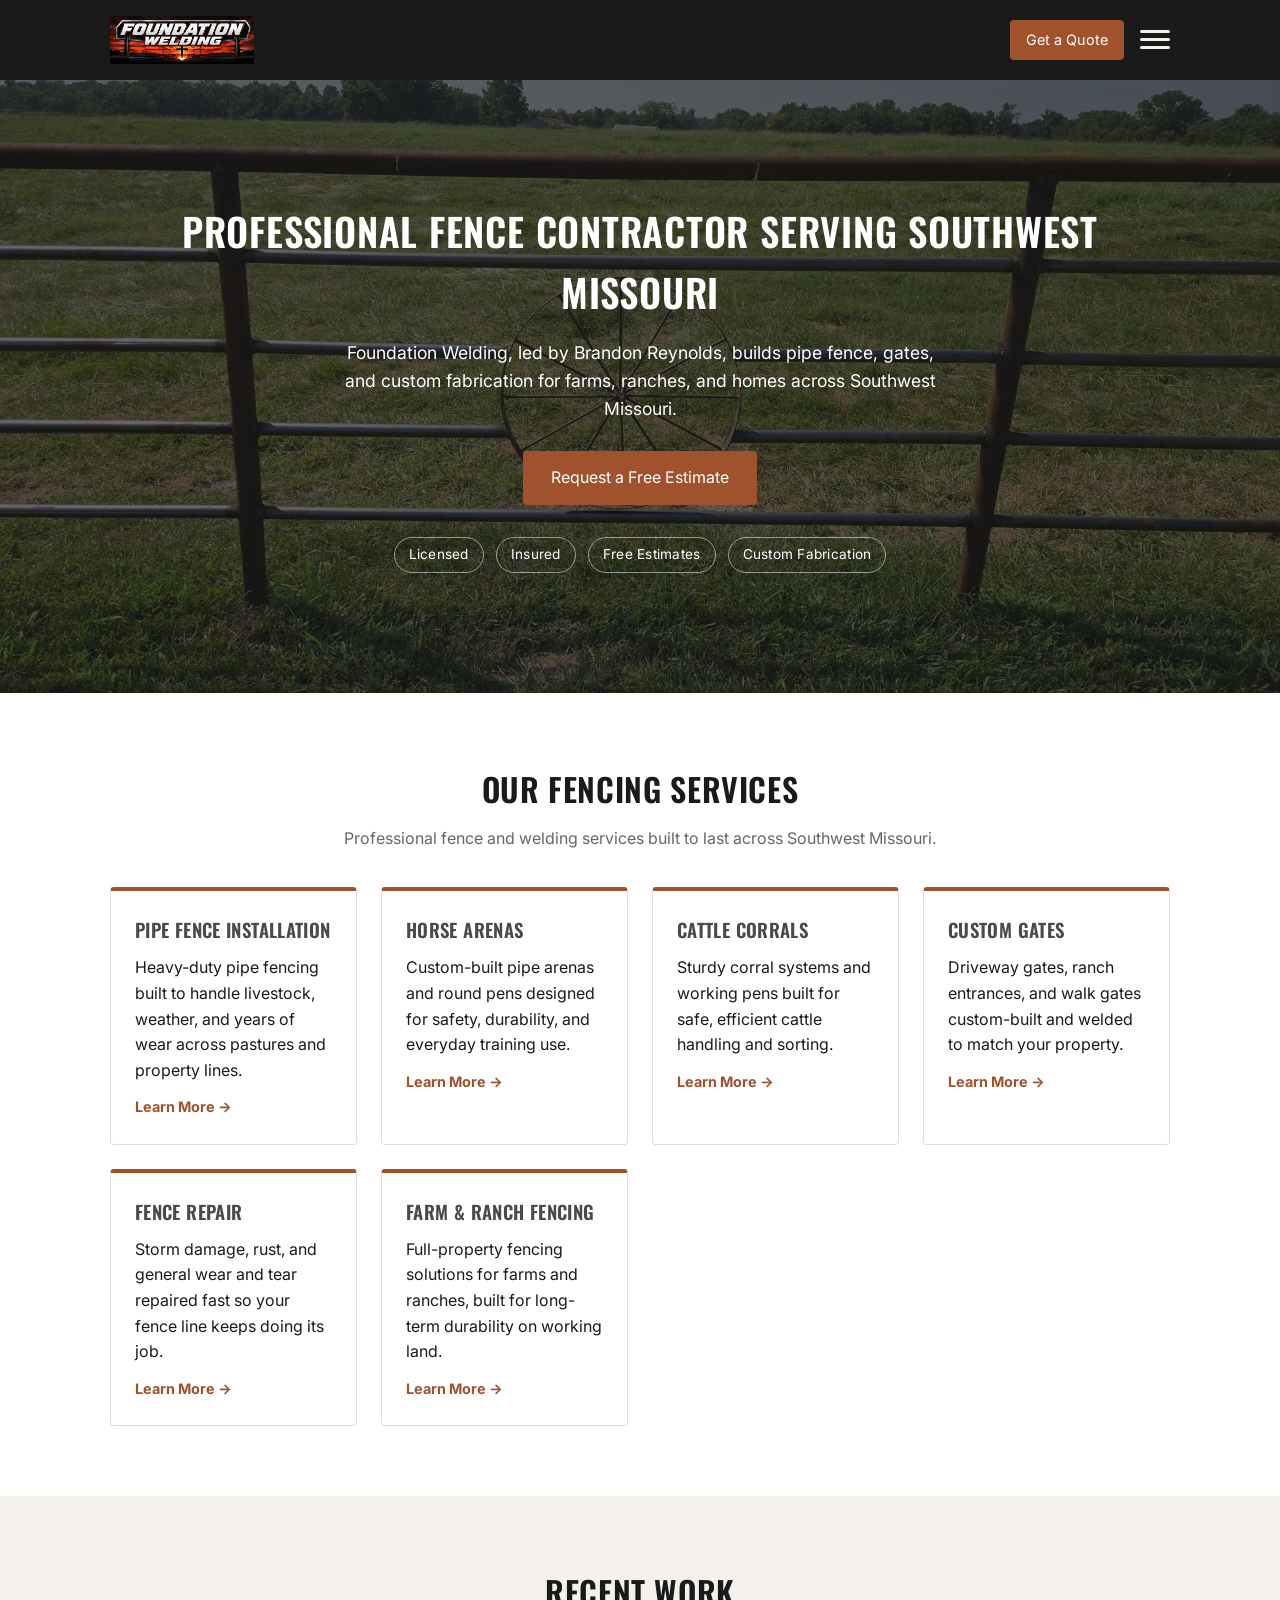
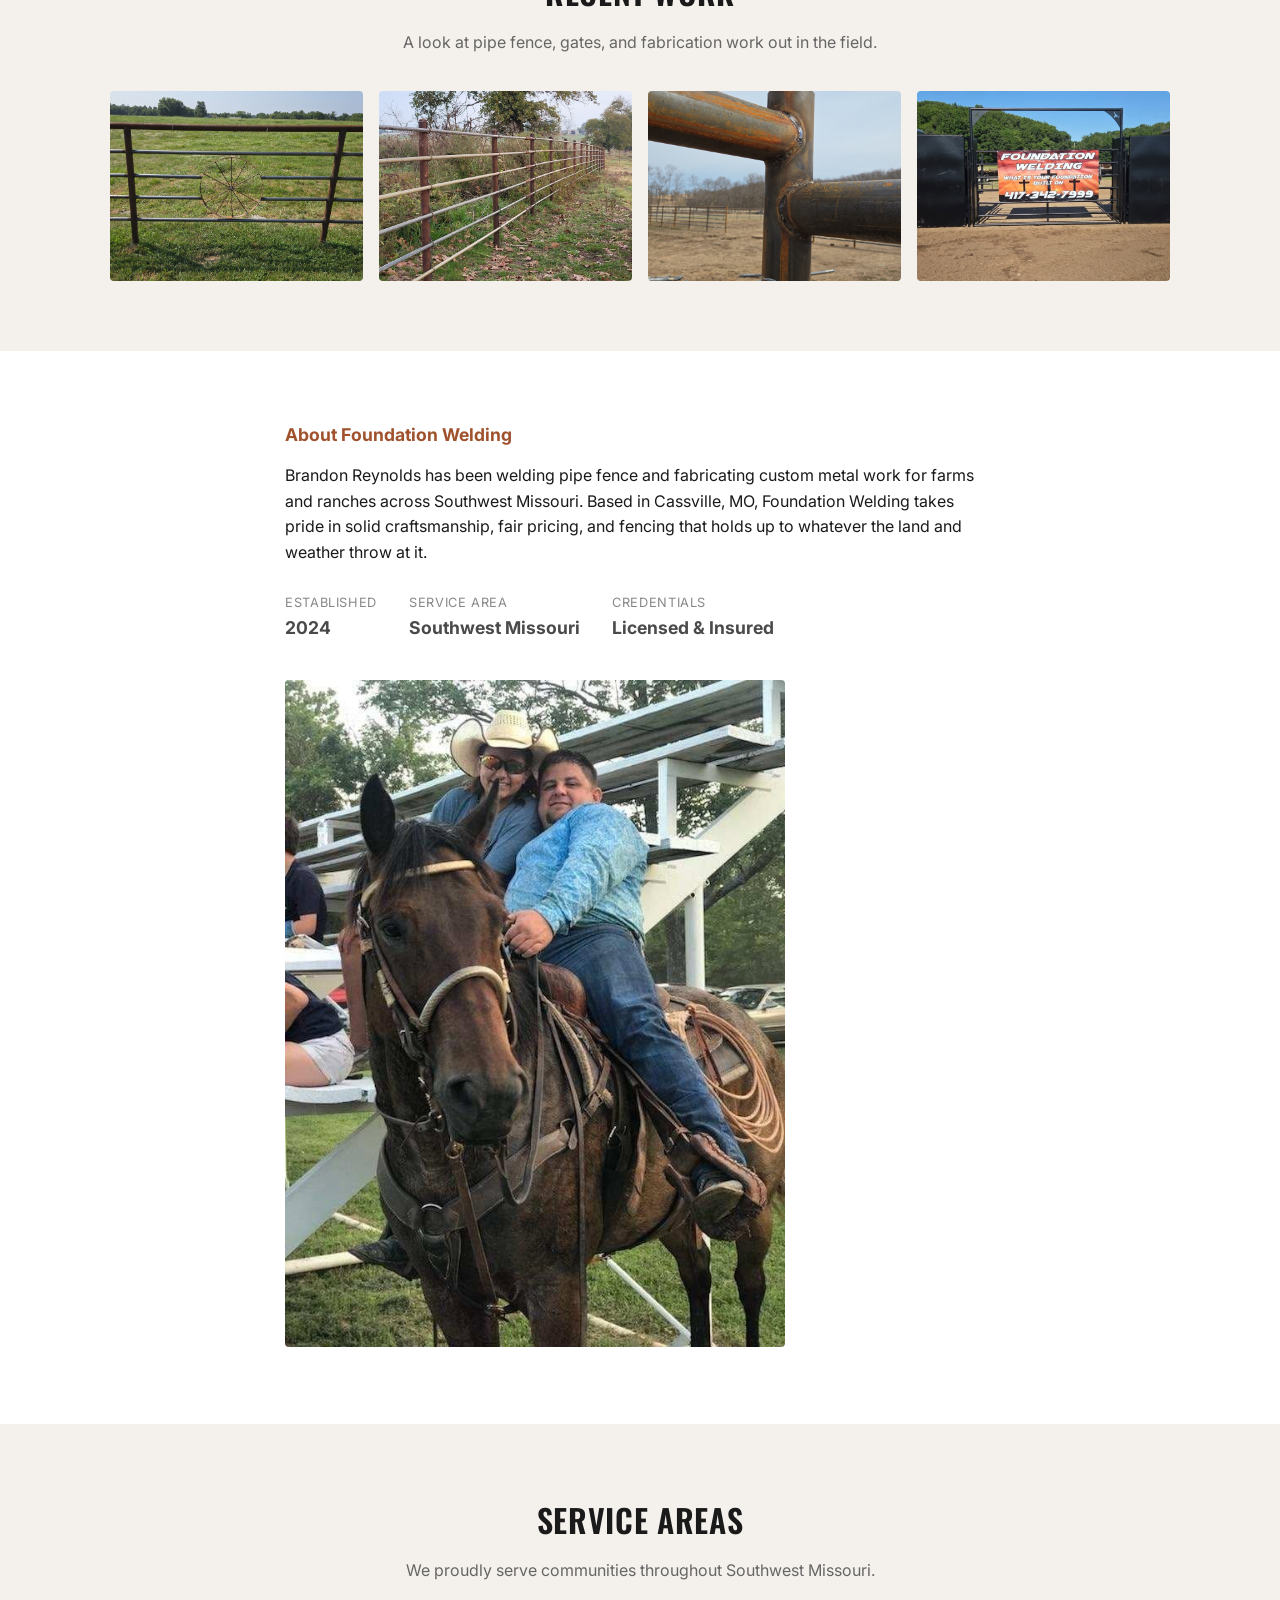
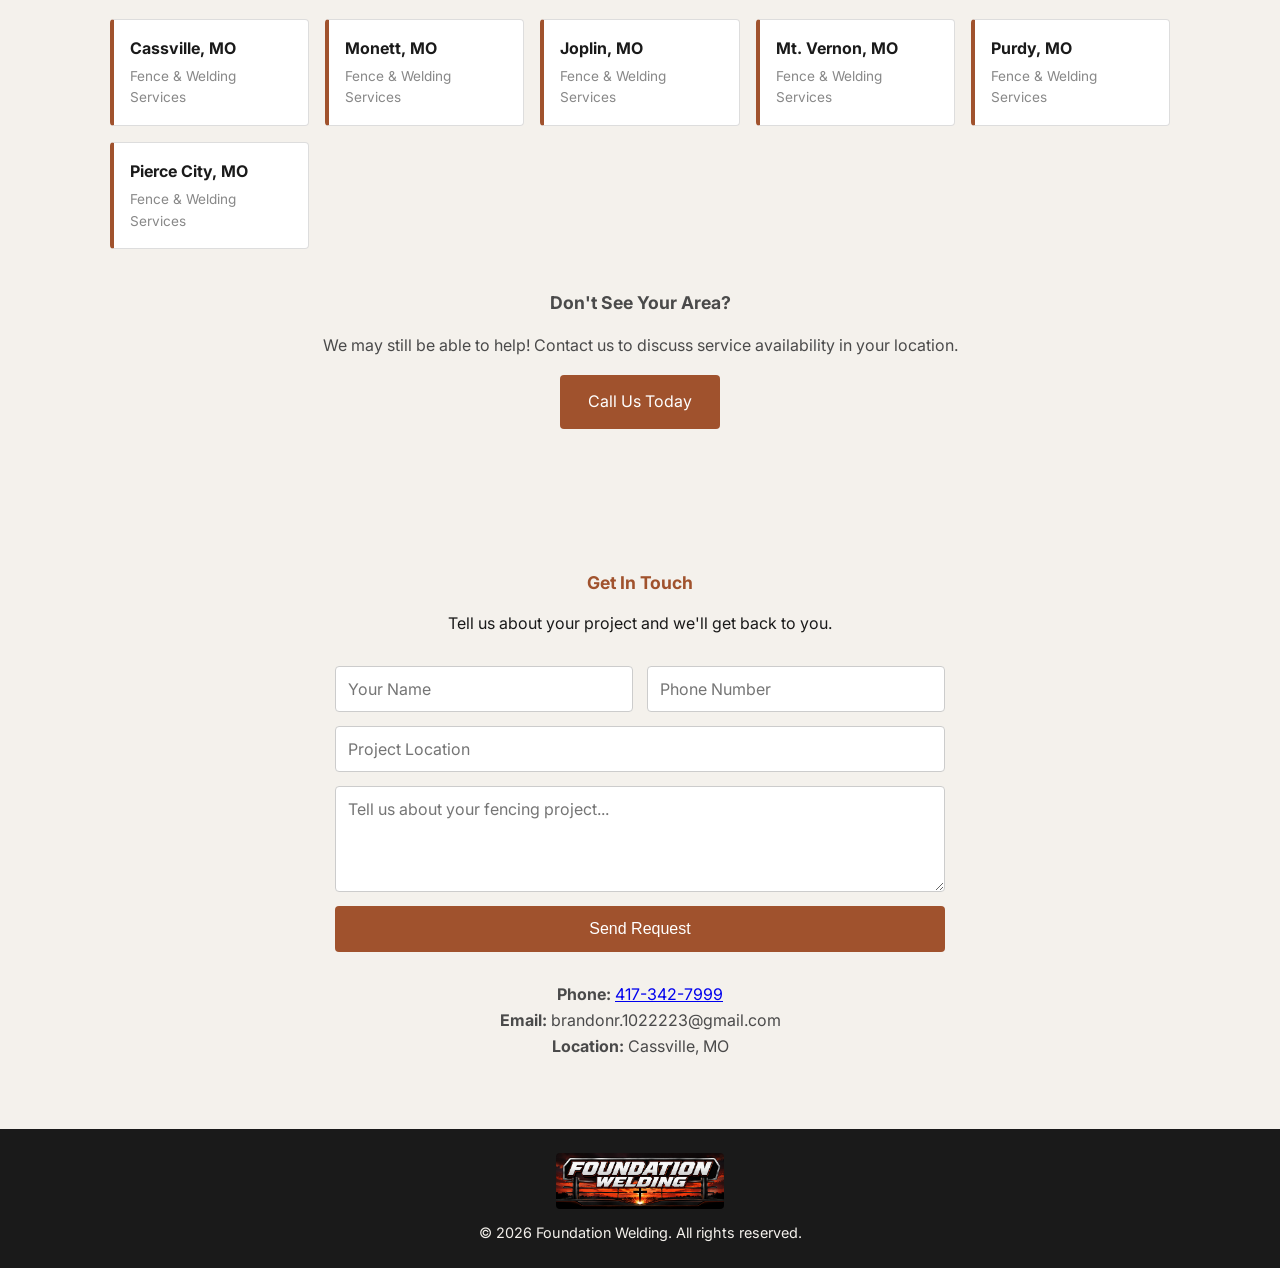
==== index.html @ ca444040 "Add quote form and social share image (part 2)" ====
<!DOCTYPE html>
<html lang="en">
<head>
  <meta charset="UTF-8" />
  <meta name="viewport" content="width=device-width, initial-scale=1.0" />
  <title>Foundation Welding - Fence Contractor - Southwest Missouri</title>
  <meta name="description" content="Pipe fence, gates, and custom welding by Foundation Welding, owned by Brandon Reynolds. Serving Southwest Missouri. Call for a free estimate." />
  <meta property="og:title" content="Foundation Welding - Fence Contractor - Southwest Missouri" />
  <meta property="og:description" content="Pipe fence, gates, and custom welding by Foundation Welding, owned by Brandon Reynolds. Serving Southwest Missouri. Call for a free estimate." />
  <meta property="og:image" content="images/share-poster.jpg" />
  <meta property="og:type" content="website" />
  <meta name="twitter:card" content="summary_large_image" />
  <meta name="twitter:title" content="Foundation Welding - Fence Contractor - Southwest Missouri" />
  <meta name="twitter:description" content="Pipe fence, gates, and custom welding by Foundation Welding, owned by Brandon Reynolds. Serving Southwest Missouri. Call for a free estimate." />
  <meta name="twitter:image" content="images/share-poster.jpg" />
  <link rel="stylesheet" href="styles.css" />
</head>
<body>

  <header class="site-header">
    <div class="container header-inner">
      <a href="index.html" class="logo"><img src="images/logo.jpg" alt="Foundation Welding" /></a>
      <nav class="nav" id="mainNav">
        <a href="index.html">Home</a>
        <div class="nav-dropdown">
          <span>Services</span>
          <div class="dropdown-menu">
        <a href="pipe-fence-installation/index.html">Pipe Fence Installation</a>
        <a href="horse-arenas/index.html">Horse Arenas</a>
        <a href="cattle-corrals/index.html">Cattle Corrals</a>
        <a href="custom-gates/index.html">Custom Gates</a>
        <a href="fence-repair/index.html">Fence Repair</a>
        <a href="farm-ranch-fencing/index.html">Farm & Ranch Fencing</a>
          </div>
        </div>
        <div class="nav-dropdown">
          <span>Service Areas</span>
          <div class="dropdown-menu">
        <a href="cassville/index.html">Cassville, MO</a>
        <a href="monett/index.html">Monett, MO</a>
        <a href="joplin/index.html">Joplin, MO</a>
        <a href="mt-vernon/index.html">Mt. Vernon, MO</a>
        <a href="purdy/index.html">Purdy, MO</a>
        <a href="pierce-city/index.html">Pierce City, MO</a>
          </div>
        </div>
        <a href="index.html#gallery">Gallery</a>
        <a href="index.html#about">About</a>
      </nav>
      <div class="header-actions">
        <a href="index.html#contact" class="nav-cta">Get a Quote</a>
        <button class="hamburger" id="menuToggle" aria-label="Toggle menu" aria-expanded="false">
          <span></span><span></span><span></span>
        </button>
      </div>
    </div>
  </header>

  <!-- ===== HERO ===== -->
  <section id="home" class="hero">
    <div class="container hero-inner">
      <h1>Professional Fence Contractor Serving Southwest Missouri</h1>
      <p>Foundation Welding, led by Brandon Reynolds, builds pipe fence, gates, and custom fabrication for farms, ranches, and homes across Southwest Missouri.</p>
      <a href="#contact" class="btn">Request a Free Estimate</a>
      <div class="badge-row">
        <span>Licensed</span>
        <span>Insured</span>
        <span>Free Estimates</span>
        <span>Custom Fabrication</span>
      </div>
    </div>
  </section>

  <!-- ===== SERVICES ===== -->
  <section id="services" class="section">
    <div class="container">
      <h2>Our Fencing Services</h2>
      <p class="section-subhead">Professional fence and welding services built to last across Southwest Missouri.</p>
      <div class="cards">
        <div class="card">
          <h3>Pipe Fence Installation</h3>
          <p>Heavy-duty pipe fencing built to handle livestock, weather, and years of wear across pastures and property lines.</p>
          <a href="pipe-fence-installation/index.html" class="card-link">Learn More &rarr;</a>
        </div>
        <div class="card">
          <h3>Horse Arenas</h3>
          <p>Custom-built pipe arenas and round pens designed for safety, durability, and everyday training use.</p>
          <a href="horse-arenas/index.html" class="card-link">Learn More &rarr;</a>
        </div>
        <div class="card">
          <h3>Cattle Corrals</h3>
          <p>Sturdy corral systems and working pens built for safe, efficient cattle handling and sorting.</p>
          <a href="cattle-corrals/index.html" class="card-link">Learn More &rarr;</a>
        </div>
        <div class="card">
          <h3>Custom Gates</h3>
          <p>Driveway gates, ranch entrances, and walk gates custom-built and welded to match your property.</p>
          <a href="custom-gates/index.html" class="card-link">Learn More &rarr;</a>
        </div>
        <div class="card">
          <h3>Fence Repair</h3>
          <p>Storm damage, rust, and general wear and tear repaired fast so your fence line keeps doing its job.</p>
          <a href="fence-repair/index.html" class="card-link">Learn More &rarr;</a>
        </div>
        <div class="card">
          <h3>Farm & Ranch Fencing</h3>
          <p>Full-property fencing solutions for farms and ranches, built for long-term durability on working land.</p>
          <a href="farm-ranch-fencing/index.html" class="card-link">Learn More &rarr;</a>
        </div>
      </div>
    </div>
  </section>

  <!-- ===== GALLERY ===== -->
  <section id="gallery" class="section alt">
    <div class="container">
      <h2>Recent Work</h2>
      <p class="section-subhead">A look at pipe fence, gates, and fabrication work out in the field.</p>
      <div class="gallery-grid">
        <div class="gallery-item"><img src="images/hero-gate.jpg" alt="Pipe fence gate with decorative wagon wheel" /></div>
        <div class="gallery-item"><img src="images/fence-line.jpg" alt="Long pipe fence line along a pasture" /></div>
        <div class="gallery-item"><img src="images/weld-closeup.jpg" alt="Close-up of a clean pipe fence weld joint" /></div>
        <div class="gallery-item"><img src="images/banner-sign.jpg" alt="Foundation Welding job site signage" /></div>
      </div>
    </div>
  </section>

  <!-- ===== ABOUT ===== -->
  <section id="about" class="section">
    <div class="container about-inner">
      <p class="section-label">About Foundation Welding</p>
      <p>
        Brandon Reynolds has been welding pipe fence and fabricating custom metal work for farms and ranches across
        Southwest Missouri. Based in Cassville, MO, Foundation Welding takes pride in solid craftsmanship, fair pricing, and fencing that
        holds up to whatever the land and weather throw at it.
      </p>
      <div class="stats-row">
        <div class="stat">
          <span class="stat-label">Established</span>
          <span class="stat-value">2024</span>
        </div>
        <div class="stat">
          <span class="stat-label">Service Area</span>
          <span class="stat-value">Southwest Missouri</span>
        </div>
        <div class="stat">
          <span class="stat-label">Credentials</span>
          <span class="stat-value">Licensed &amp; Insured</span>
        </div>
      </div>
      <div class="about-media">
        <img src="images/owner-brandon.jpg" alt="Brandon Reynolds, owner of Foundation Welding" />
      </div>
    </div>
  </section>

  <!-- ===== SERVICE AREAS ===== -->
  <section id="service-areas" class="section alt">
    <div class="container">
      <h2>Service Areas</h2>
      <p class="section-subhead">We proudly serve communities throughout Southwest Missouri.</p>
      <div class="mini-card-grid">
        <a class="mini-card" href="cassville/index.html">
          <span class="mini-card-title">Cassville, MO</span>
          <span class="mini-card-sub">Fence &amp; Welding Services</span>
        </a>
        <a class="mini-card" href="monett/index.html">
          <span class="mini-card-title">Monett, MO</span>
          <span class="mini-card-sub">Fence &amp; Welding Services</span>
        </a>
        <a class="mini-card" href="joplin/index.html">
          <span class="mini-card-title">Joplin, MO</span>
          <span class="mini-card-sub">Fence &amp; Welding Services</span>
        </a>
        <a class="mini-card" href="mt-vernon/index.html">
          <span class="mini-card-title">Mt. Vernon, MO</span>
          <span class="mini-card-sub">Fence &amp; Welding Services</span>
        </a>
        <a class="mini-card" href="purdy/index.html">
          <span class="mini-card-title">Purdy, MO</span>
          <span class="mini-card-sub">Fence &amp; Welding Services</span>
        </a>
        <a class="mini-card" href="pierce-city/index.html">
          <span class="mini-card-title">Pierce City, MO</span>
          <span class="mini-card-sub">Fence &amp; Welding Services</span>
        </a>
      </div>
      <div class="cta-note">
        <p class="section-label">Don't See Your Area?</p>
        <p>We may still be able to help! Contact us to discuss service availability in your location.</p>
        <a href="tel:4173427999" class="btn">Call Us Today</a>
      </div>
    </div>
  </section>

  <!-- ===== CONTACT ===== -->
  <section id="contact" class="section alt">
    <div class="container contact-inner">
      <p class="section-label">Get In Touch</p>
      <p>Tell us about your project and we'll get back to you.</p>

      <form class="contact-form" action="https://formspree.io/brandonr.1022223@gmail.com" method="POST">
        <div class="form-row">
          <input type="text" name="name" placeholder="Your Name" required />
          <input type="tel" name="phone" placeholder="Phone Number" required />
        </div>
        <input type="text" name="location" placeholder="Project Location" />
        <textarea name="message" placeholder="Tell us about your fencing project..." rows="4"></textarea>
        <input type="hidden" name="_subject" value="New quote request - Foundation Welding" />
        <button type="submit" class="btn">Send Request</button>
      </form>

      <div class="contact-info">
        <p><strong>Phone:</strong> <a href="tel:4173427999">417-342-7999</a></p>
        <p><strong>Email:</strong> brandonr.1022223@gmail.com</p>
        <p><strong>Location:</strong> Cassville, MO</p>
      </div>
    </div>
  </section>

  <footer class="site-footer">
    <div class="container footer-inner">
      <img src="images/logo.jpg" alt="Foundation Welding" class="footer-logo" />
      <p>&copy; 2026 Foundation Welding. All rights reserved.</p>
    </div>
  </footer>

<script src="script.js" defer></script>
</body>
</html>
---- styles.css ----
/* ===== BASE ===== */
@import url('https://fonts.googleapis.com/css2?family=Oswald:wght@500;600;700&family=Inter:wght@400;500;600;700&display=swap');

:root {
  --dark: #1a1a1a;
  --rust: #a0522d;
  --steel: #4a4a4a;
  --light: #f4f1ec;
  --white: #ffffff;
}

* { box-sizing: border-box; margin: 0; padding: 0; }

body {
  font-family: 'Inter', 'Segoe UI', Arial, sans-serif;
  color: var(--dark);
  line-height: 1.6;
  background: var(--white);
}

.container {
  max-width: 1100px;
  margin: 0 auto;
  padding: 0 20px;
}

h1, h2, h3 {
  font-family: 'Oswald', Georgia, sans-serif;
  font-weight: 600;
  text-transform: uppercase;
  letter-spacing: 0.02em;
}

/* ===== HEADER ===== */
.site-header {
  background: var(--dark);
  position: sticky;
  top: 0;
  z-index: 10;
}

.header-inner {
  display: flex;
  justify-content: space-between;
  align-items: center;
  padding: 16px 20px;
  position: relative;
}

.header-actions {
  display: flex;
  align-items: center;
  gap: 16px;
}

.logo {
  color: var(--white);
  font-weight: bold;
  font-size: 1.2rem;
  text-decoration: none;
  display: inline-flex;
  align-items: center;
}

.logo img {
  height: 48px;
  width: auto;
  display: block;
  border-radius: 3px;
}

.nav {
  display: none;
  position: absolute;
  top: 100%;
  left: 0;
  right: 0;
  background: var(--dark);
  flex-direction: column;
  align-items: stretch;
  padding: 8px 20px 20px;
  box-shadow: 0 10px 20px rgba(0,0,0,0.3);
}

.nav.nav-open {
  display: flex;
}

.nav a {
  color: var(--light);
  text-decoration: none;
  margin: 0;
  padding: 12px 0;
  border-bottom: 1px solid rgba(255,255,255,0.1);
  font-size: 0.95rem;
}

.nav-cta {
  background: var(--rust);
  padding: 8px 16px;
  border-radius: 4px;
  color: var(--white) !important;
  text-decoration: none;
  font-size: 0.9rem;
  white-space: nowrap;
  display: inline-block;
}

/* ===== HAMBURGER ===== */
.hamburger {
  display: flex;
  flex-direction: column;
  justify-content: center;
  gap: 5px;
  width: 30px;
  height: 30px;
  background: none;
  border: none;
  padding: 0;
  cursor: pointer;
}

.hamburger span {
  display: block;
  width: 100%;
  height: 3px;
  background: var(--light);
  border-radius: 2px;
  transition: transform 0.2s ease, opacity 0.2s ease;
}

.hamburger.active span:nth-child(1) {
  transform: translateY(8px) rotate(45deg);
}

.hamburger.active span:nth-child(2) {
  opacity: 0;
}

.hamburger.active span:nth-child(3) {
  transform: translateY(-8px) rotate(-45deg);
}

/* ===== HERO ===== */
.hero {
  background: linear-gradient(rgba(20,20,20,0.65), rgba(20,20,20,0.65)),
              url('images/hero-gate.jpg') center/cover;
  color: var(--white);
  padding: 120px 0;
  text-align: center;
}

.hero h1 {
  font-size: 2.4rem;
  margin-bottom: 16px;
}

.hero p {
  font-size: 1.1rem;
  max-width: 600px;
  margin: 0 auto 28px;
}

.badge-row {
  display: flex;
  justify-content: center;
  flex-wrap: wrap;
  gap: 12px;
  margin-top: 32px;
}

.badge-row span {
  border: 1px solid rgba(255,255,255,0.5);
  padding: 6px 14px;
  border-radius: 999px;
  font-size: 0.85rem;
  letter-spacing: 0.02em;
}

.btn {
  display: inline-block;
  background: var(--rust);
  color: var(--white);
  padding: 14px 28px;
  border: none;
  border-radius: 4px;
  font-size: 1rem;
  text-decoration: none;
  cursor: pointer;
}

/* ===== SECTIONS ===== */
.section {
  padding: 70px 0;
}

.section.alt {
  background: var(--light);
}

.section h2 {
  text-align: center;
  font-size: 2rem;
  margin-bottom: 12px;
}

.section-subhead {
  text-align: center;
  color: #666;
  margin-bottom: 36px;
}

.section-label {
  font-weight: bold;
  font-size: 1.1rem;
  color: var(--rust);
  margin-bottom: 14px;
}

/* ===== SERVICE CARDS ===== */
.cards {
  display: grid;
  grid-template-columns: repeat(auto-fit, minmax(220px, 1fr));
  gap: 24px;
}

.card {
  background: var(--white);
  border: 1px solid #ddd;
  border-top: 4px solid var(--rust);
  padding: 24px;
  border-radius: 4px;
}

.card h3 {
  margin-bottom: 10px;
  color: var(--steel);
}

/* ===== GALLERY ===== */
.gallery-grid {
  display: grid;
  grid-template-columns: repeat(auto-fit, minmax(180px, 1fr));
  gap: 16px;
}

.gallery-item {
  background: #ddd;
  aspect-ratio: 4 / 3;
  border-radius: 4px;
  overflow: hidden;
}

.gallery-item img {
  width: 100%;
  height: 100%;
  object-fit: cover;
  display: block;
}

/* ===== ABOUT ===== */
.about-inner {
  max-width: 750px;
}

.stats-row {
  display: flex;
  flex-wrap: wrap;
  gap: 32px;
  margin: 28px 0;
}

.stat {
  display: flex;
  flex-direction: column;
}

.stat-label {
  font-size: 0.8rem;
  text-transform: uppercase;
  letter-spacing: 0.05em;
  color: #888;
}

.stat-value {
  font-size: 1.1rem;
  font-weight: bold;
  color: var(--steel);
}

.about-media img {
  width: 100%;
  max-width: 500px;
  border-radius: 4px;
  margin-top: 10px;
}

/* ===== CONTACT ===== */
.contact-inner {
  max-width: 650px;
  margin: 0 auto;
  text-align: center;
}

.contact-form {
  text-align: left;
  margin: 30px 0;
  display: flex;
  flex-direction: column;
  gap: 14px;
}

.form-row {
  display: flex;
  gap: 14px;
}

.contact-form input,
.contact-form textarea {
  width: 100%;
  padding: 12px;
  border: 1px solid #ccc;
  border-radius: 4px;
  font-family: inherit;
  font-size: 1rem;
}

.contact-info {
  margin-top: 20px;
  color: var(--steel);
}

/* ===== FOOTER ===== */
.site-footer {
  background: var(--dark);
  color: var(--light);
  text-align: center;
  padding: 24px 0;
  font-size: 0.9rem;
}

.footer-inner {
  display: flex;
  flex-direction: column;
  align-items: center;
  gap: 12px;
}

.footer-logo {
  height: 56px;
  width: auto;
  border-radius: 4px;
}

/* ===== NAV DROPDOWNS (accordion style, used at all screen sizes) ===== */
.nav-dropdown {
  width: 100%;
}

.nav-dropdown > span {
  display: block;
  color: var(--light);
  margin: 0;
  padding: 12px 0;
  border-bottom: 1px solid rgba(255,255,255,0.1);
  font-size: 0.95rem;
  cursor: pointer;
}

.dropdown-menu {
  display: none;
  position: static;
  box-shadow: none;
  border: none;
  background: transparent;
  min-width: 0;
  padding: 0 0 0 16px;
}

.nav-dropdown.open .dropdown-menu {
  display: block;
}

.dropdown-menu a {
  display: block;
  color: var(--light) !important;
  margin: 0 !important;
  padding: 10px 0;
  border-bottom: none;
  font-size: 0.9rem;
  white-space: nowrap;
}

.dropdown-menu a:hover {
  color: var(--rust) !important;
}

/* ===== CARD LINK ===== */
.card-link {
  display: inline-block;
  margin-top: 12px;
  color: var(--rust);
  font-weight: bold;
  text-decoration: none;
  font-size: 0.9rem;
}

/* ===== SUBPAGE HERO ===== */
.breadcrumb {
  margin-bottom: 20px;
}

.breadcrumb a {
  color: var(--rust);
  text-decoration: none;
  font-size: 0.9rem;
}

.page-hero {
  text-align: center;
}

.page-hero h1 {
  font-size: 2.2rem;
  margin-bottom: 16px;
}

.page-hero > .container > p {
  max-width: 650px;
  margin: 0 auto 24px;
  color: var(--steel);
}

.hero-actions {
  display: flex;
  justify-content: center;
  flex-wrap: wrap;
  gap: 14px;
  margin-bottom: 32px;
}

.btn-outline {
  background: transparent;
  color: var(--rust);
  border: 2px solid var(--rust);
}

.page-hero-img {
  width: 100%;
  max-width: 800px;
  border-radius: 6px;
  display: block;
  margin: 0 auto;
}

.page-hero-media {
  position: relative;
  max-width: 800px;
  margin: 0 auto;
}

.stat-badge {
  position: absolute;
  bottom: 16px;
  left: 16px;
  background: var(--dark);
  color: var(--white);
  padding: 12px 18px;
  border-radius: 6px;
  border-left: 4px solid var(--rust);
  display: flex;
  flex-direction: column;
  line-height: 1.2;
}

.stat-badge strong {
  font-size: 1.4rem;
}

.stat-badge span {
  font-size: 0.75rem;
  text-transform: uppercase;
  letter-spacing: 0.04em;
  color: #ccc;
}

/* ===== FEATURE ROW ===== */
.feature-row {
  display: flex;
  flex-wrap: wrap;
  justify-content: center;
  gap: 12px;
  margin-top: 20px;
}

.feature-row span {
  background: var(--white);
  border: 1px solid #ddd;
  padding: 8px 16px;
  border-radius: 999px;
  font-size: 0.85rem;
  color: var(--steel);
}

.about-inner .feature-row {
  justify-content: flex-start;
}

/* ===== MINI CARD GRID (services/towns cross-links) ===== */
.mini-card-grid {
  display: grid;
  grid-template-columns: repeat(auto-fit, minmax(180px, 1fr));
  gap: 16px;
}

.mini-card {
  display: flex;
  flex-direction: column;
  gap: 4px;
  background: var(--white);
  border: 1px solid #ddd;
  border-left: 4px solid var(--rust);
  padding: 16px;
  border-radius: 4px;
  text-decoration: none;
}

.mini-card-title {
  font-weight: bold;
  color: var(--dark);
}

.mini-card-sub {
  font-size: 0.85rem;
  color: #888;
}

/* ===== CTA BANNER ===== */
.cta-banner {
  text-align: center;
}

.cta-banner p {
  max-width: 550px;
  margin: 0 auto 20px;
  color: var(--steel);
}

.cta-note {
  text-align: center;
  margin-top: 40px;
}

.cta-note p {
  color: var(--steel);
  margin-bottom: 16px;
}

/* ===== RESPONSIVE ===== */
@media (max-width: 600px) {
  .form-row { flex-direction: column; }
}
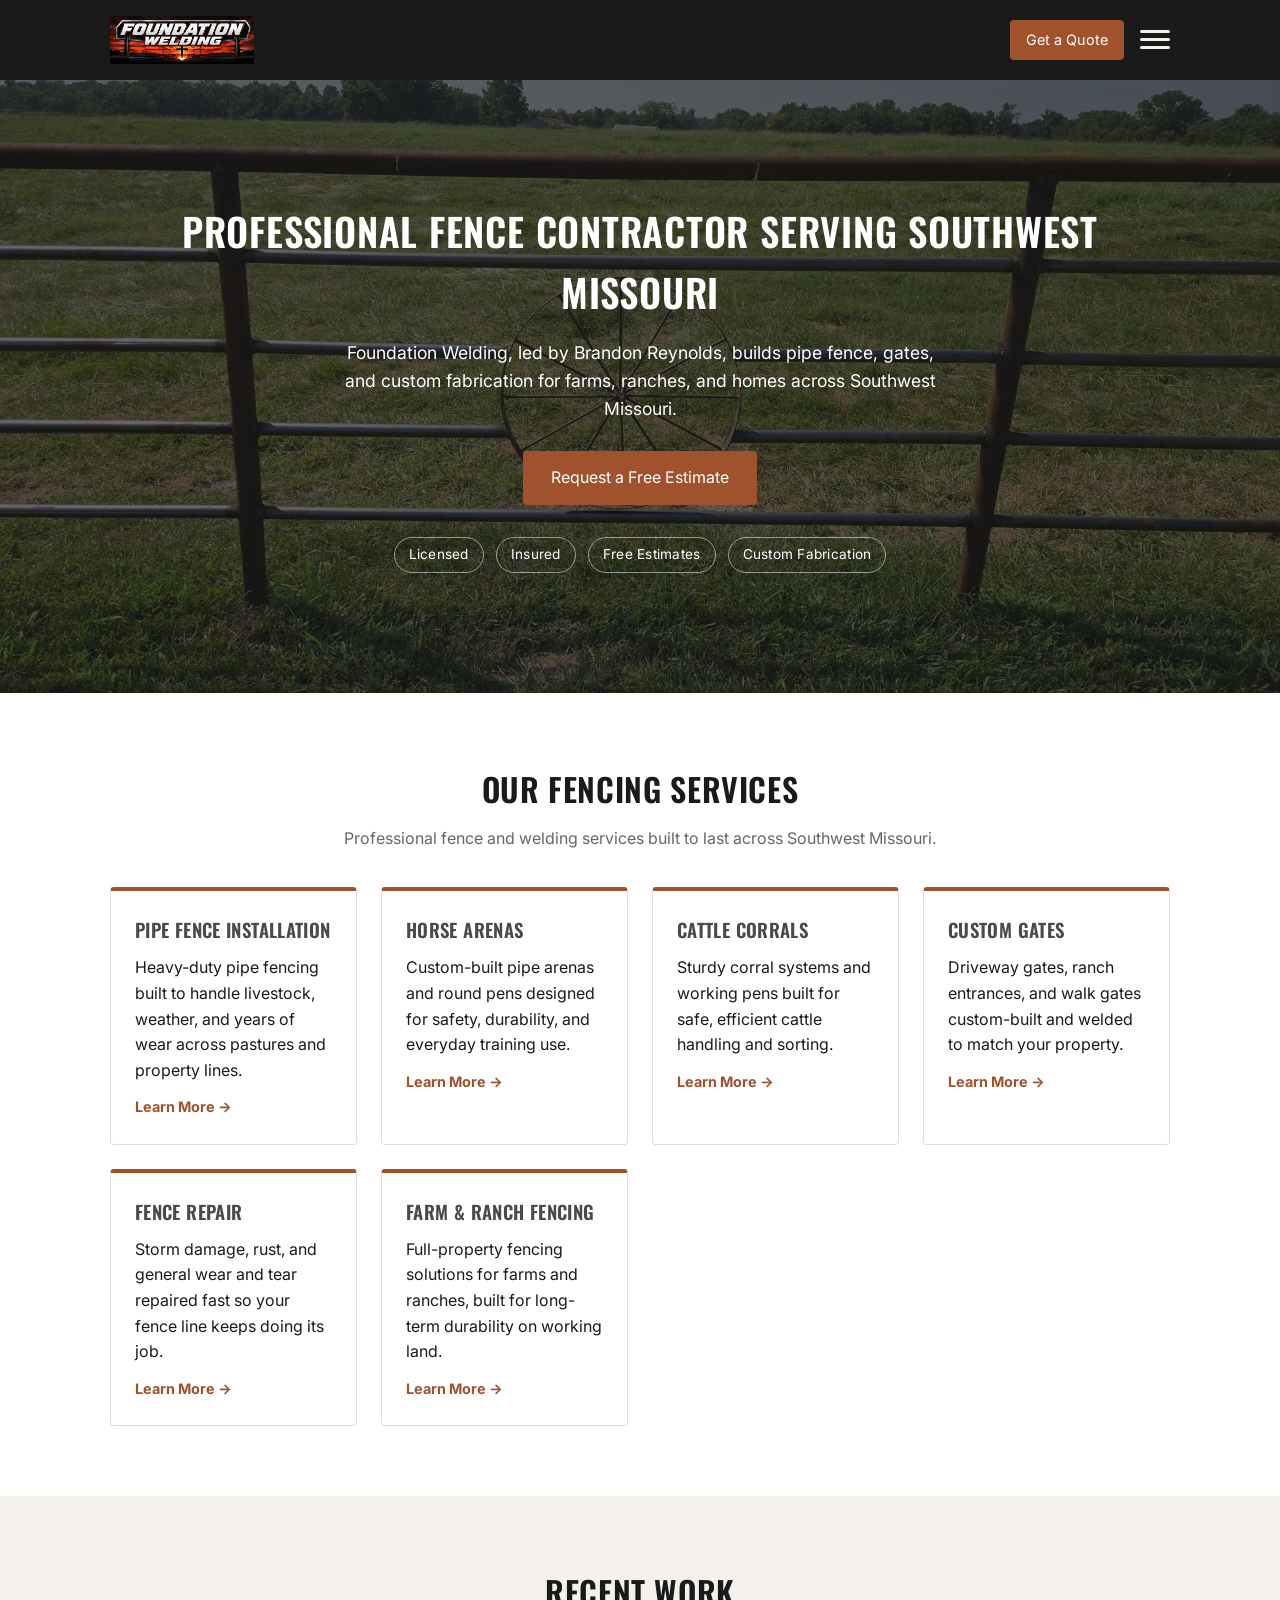
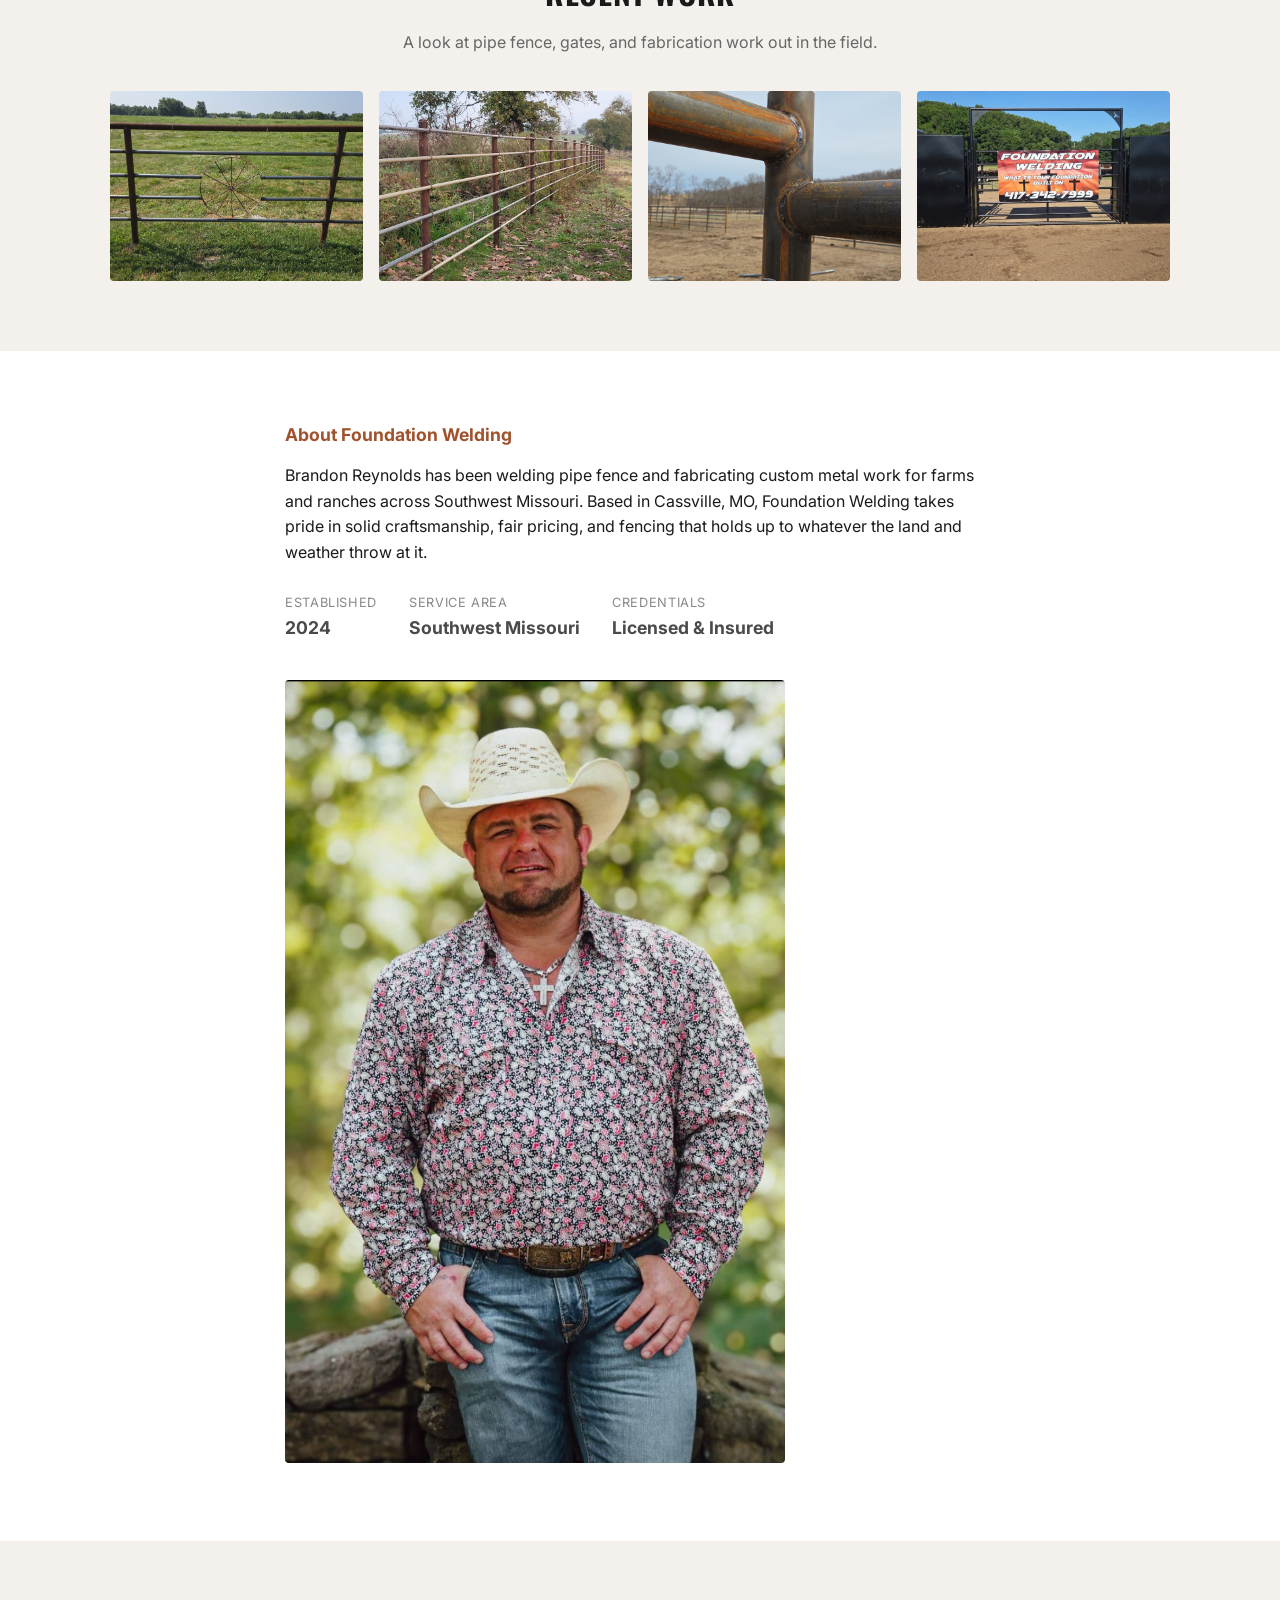
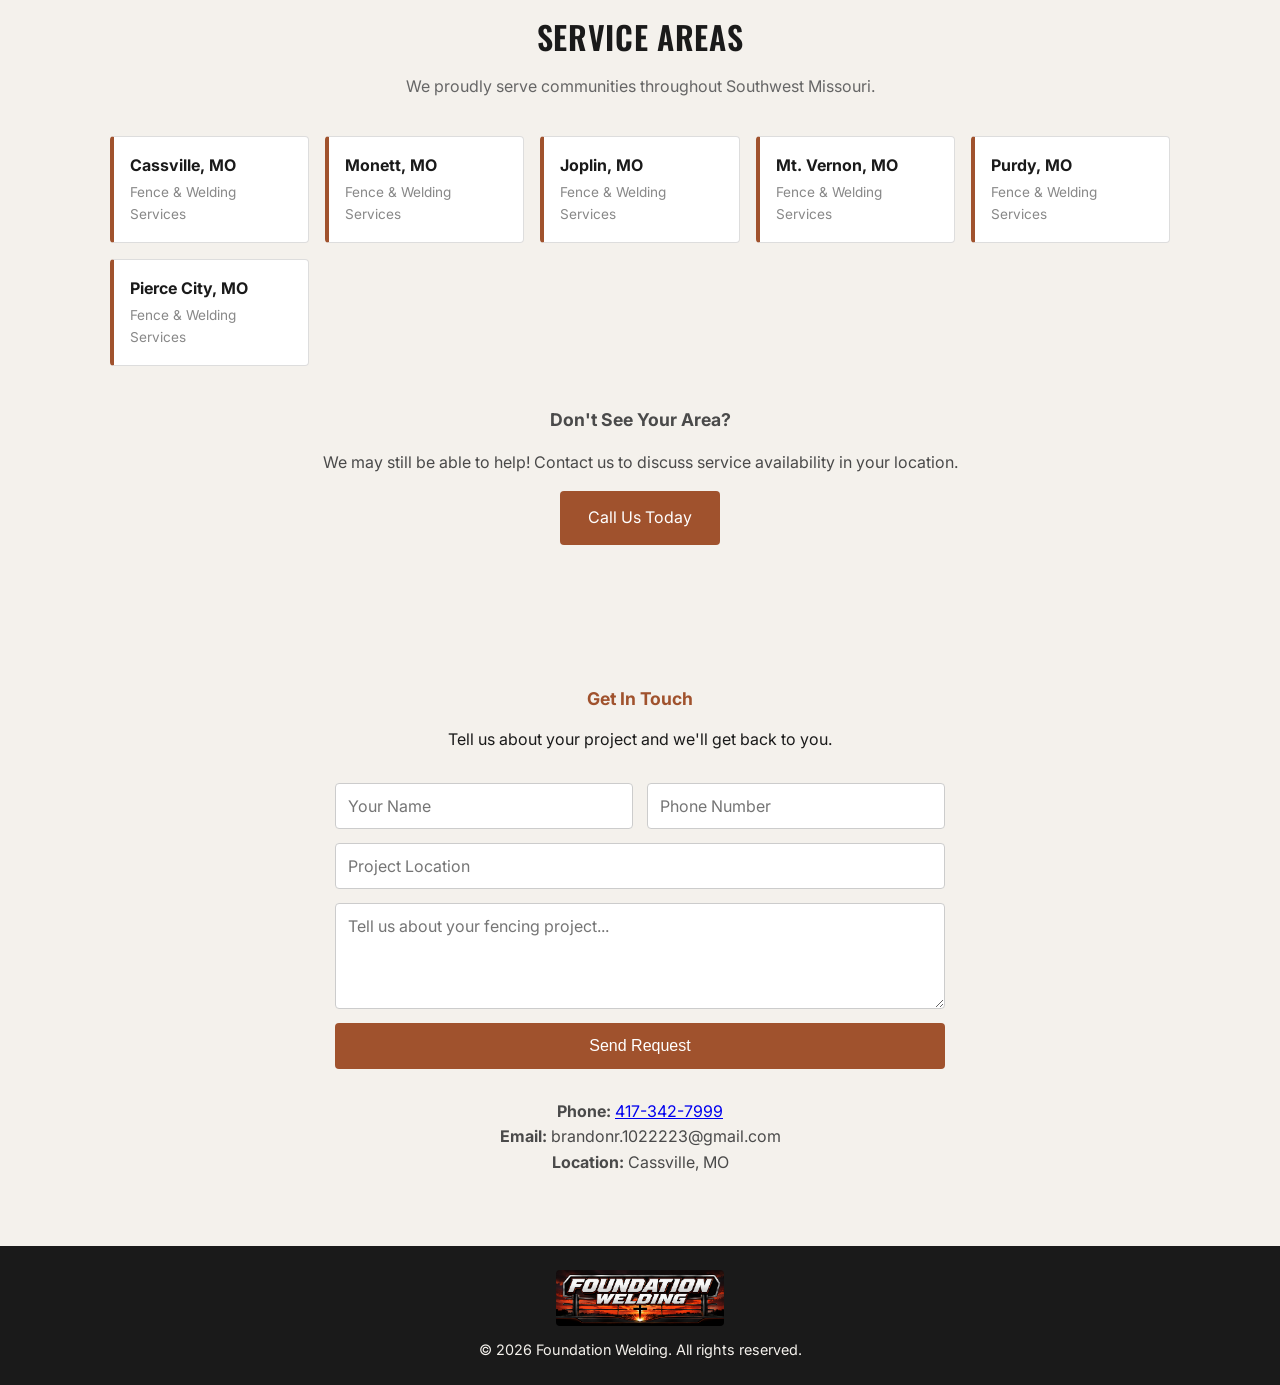
==== commit 188d226d: "Use clean directory URLs instead of index.html in internal links, add canonical tags Prevents duplic" ====
--- a/index.html
+++ b/index.html
@@ -7,48 +7,50 @@
   <meta name="description" content="Pipe fence, gates, and custom welding by Foundation Welding, owned by Brandon Reynolds. Serving Southwest Missouri. Call for a free estimate." />
   <meta property="og:title" content="Foundation Welding - Fence Contractor - Southwest Missouri" />
   <meta property="og:description" content="Pipe fence, gates, and custom welding by Foundation Welding, owned by Brandon Reynolds. Serving Southwest Missouri. Call for a free estimate." />
-  <meta property="og:image" content="images/share-poster.jpg" />
+  <meta property="og:image" content="https://www.foundationwelding.com/images/share-poster.jpg" />
   <meta property="og:type" content="website" />
+  <meta property="og:url" content="https://www.foundationwelding.com/" />
   <meta name="twitter:card" content="summary_large_image" />
   <meta name="twitter:title" content="Foundation Welding - Fence Contractor - Southwest Missouri" />
   <meta name="twitter:description" content="Pipe fence, gates, and custom welding by Foundation Welding, owned by Brandon Reynolds. Serving Southwest Missouri. Call for a free estimate." />
-  <meta name="twitter:image" content="images/share-poster.jpg" />
+  <meta name="twitter:image" content="https://www.foundationwelding.com/images/share-poster.jpg" />
+  <link rel="canonical" href="https://www.foundationwelding.com/" />
   <link rel="stylesheet" href="styles.css" />
 </head>
 <body>
 
   <header class="site-header">
     <div class="container header-inner">
-      <a href="index.html" class="logo"><img src="images/logo.jpg" alt="Foundation Welding" /></a>
+      <a href="/" class="logo"><img src="images/logo.jpg" alt="Foundation Welding" /></a>
       <nav class="nav" id="mainNav">
-        <a href="index.html">Home</a>
+        <a href="/">Home</a>
         <div class="nav-dropdown">
           <span>Services</span>
           <div class="dropdown-menu">
-        <a href="pipe-fence-installation/index.html">Pipe Fence Installation</a>
-        <a href="horse-arenas/index.html">Horse Arenas</a>
-        <a href="cattle-corrals/index.html">Cattle Corrals</a>
-        <a href="custom-gates/index.html">Custom Gates</a>
-        <a href="fence-repair/index.html">Fence Repair</a>
-        <a href="farm-ranch-fencing/index.html">Farm & Ranch Fencing</a>
+        <a href="/pipe-fence-installation/">Pipe Fence Installation</a>
+        <a href="/horse-arenas/">Horse Arenas</a>
+        <a href="/cattle-corrals/">Cattle Corrals</a>
+        <a href="/custom-gates/">Custom Gates</a>
+        <a href="/fence-repair/">Fence Repair</a>
+        <a href="/farm-ranch-fencing/">Farm & Ranch Fencing</a>
           </div>
         </div>
         <div class="nav-dropdown">
           <span>Service Areas</span>
           <div class="dropdown-menu">
-        <a href="cassville/index.html">Cassville, MO</a>
-        <a href="monett/index.html">Monett, MO</a>
-        <a href="joplin/index.html">Joplin, MO</a>
-        <a href="mt-vernon/index.html">Mt. Vernon, MO</a>
-        <a href="purdy/index.html">Purdy, MO</a>
-        <a href="pierce-city/index.html">Pierce City, MO</a>
+        <a href="/cassville/">Cassville, MO</a>
+        <a href="/monett/">Monett, MO</a>
+        <a href="/joplin/">Joplin, MO</a>
+        <a href="/mt-vernon/">Mt. Vernon, MO</a>
+        <a href="/purdy/">Purdy, MO</a>
+        <a href="/pierce-city/">Pierce City, MO</a>
           </div>
         </div>
-        <a href="index.html#gallery">Gallery</a>
-        <a href="index.html#about">About</a>
+        <a href="/#gallery">Gallery</a>
+        <a href="/#about">About</a>
       </nav>
       <div class="header-actions">
-        <a href="index.html#contact" class="nav-cta">Get a Quote</a>
+        <a href="/#contact" class="nav-cta">Get a Quote</a>
         <button class="hamburger" id="menuToggle" aria-label="Toggle menu" aria-expanded="false">
           <span></span><span></span><span></span>
         </button>
@@ -80,32 +82,32 @@
         <div class="card">
           <h3>Pipe Fence Installation</h3>
           <p>Heavy-duty pipe fencing built to handle livestock, weather, and years of wear across pastures and property lines.</p>
-          <a href="pipe-fence-installation/index.html" class="card-link">Learn More &rarr;</a>
+          <a href="/pipe-fence-installation/" class="card-link">Learn More &rarr;</a>
         </div>
         <div class="card">
           <h3>Horse Arenas</h3>
           <p>Custom-built pipe arenas and round pens designed for safety, durability, and everyday training use.</p>
-          <a href="horse-arenas/index.html" class="card-link">Learn More &rarr;</a>
+          <a href="/horse-arenas/" class="card-link">Learn More &rarr;</a>
         </div>
         <div class="card">
           <h3>Cattle Corrals</h3>
           <p>Sturdy corral systems and working pens built for safe, efficient cattle handling and sorting.</p>
-          <a href="cattle-corrals/index.html" class="card-link">Learn More &rarr;</a>
+          <a href="/cattle-corrals/" class="card-link">Learn More &rarr;</a>
         </div>
         <div class="card">
           <h3>Custom Gates</h3>
           <p>Driveway gates, ranch entrances, and walk gates custom-built and welded to match your property.</p>
-          <a href="custom-gates/index.html" class="card-link">Learn More &rarr;</a>
+          <a href="/custom-gates/" class="card-link">Learn More &rarr;</a>
         </div>
         <div class="card">
           <h3>Fence Repair</h3>
           <p>Storm damage, rust, and general wear and tear repaired fast so your fence line keeps doing its job.</p>
-          <a href="fence-repair/index.html" class="card-link">Learn More &rarr;</a>
+          <a href="/fence-repair/" class="card-link">Learn More &rarr;</a>
         </div>
         <div class="card">
           <h3>Farm & Ranch Fencing</h3>
           <p>Full-property fencing solutions for farms and ranches, built for long-term durability on working land.</p>
-          <a href="farm-ranch-fencing/index.html" class="card-link">Learn More &rarr;</a>
+          <a href="/farm-ranch-fencing/" class="card-link">Learn More &rarr;</a>
         </div>
       </div>
     </div>
@@ -160,27 +162,27 @@
       <h2>Service Areas</h2>
       <p class="section-subhead">We proudly serve communities throughout Southwest Missouri.</p>
       <div class="mini-card-grid">
-        <a class="mini-card" href="cassville/index.html">
+        <a class="mini-card" href="/cassville/">
           <span class="mini-card-title">Cassville, MO</span>
           <span class="mini-card-sub">Fence &amp; Welding Services</span>
         </a>
-        <a class="mini-card" href="monett/index.html">
+        <a class="mini-card" href="/monett/">
           <span class="mini-card-title">Monett, MO</span>
           <span class="mini-card-sub">Fence &amp; Welding Services</span>
         </a>
-        <a class="mini-card" href="joplin/index.html">
+        <a class="mini-card" href="/joplin/">
           <span class="mini-card-title">Joplin, MO</span>
           <span class="mini-card-sub">Fence &amp; Welding Services</span>
         </a>
-        <a class="mini-card" href="mt-vernon/index.html">
+        <a class="mini-card" href="/mt-vernon/">
           <span class="mini-card-title">Mt. Vernon, MO</span>
           <span class="mini-card-sub">Fence &amp; Welding Services</span>
         </a>
-        <a class="mini-card" href="purdy/index.html">
+        <a class="mini-card" href="/purdy/">
           <span class="mini-card-title">Purdy, MO</span>
           <span class="mini-card-sub">Fence &amp; Welding Services</span>
         </a>
-        <a class="mini-card" href="pierce-city/index.html">
+        <a class="mini-card" href="/pierce-city/">
           <span class="mini-card-title">Pierce City, MO</span>
           <span class="mini-card-sub">Fence &amp; Welding Services</span>
         </a>
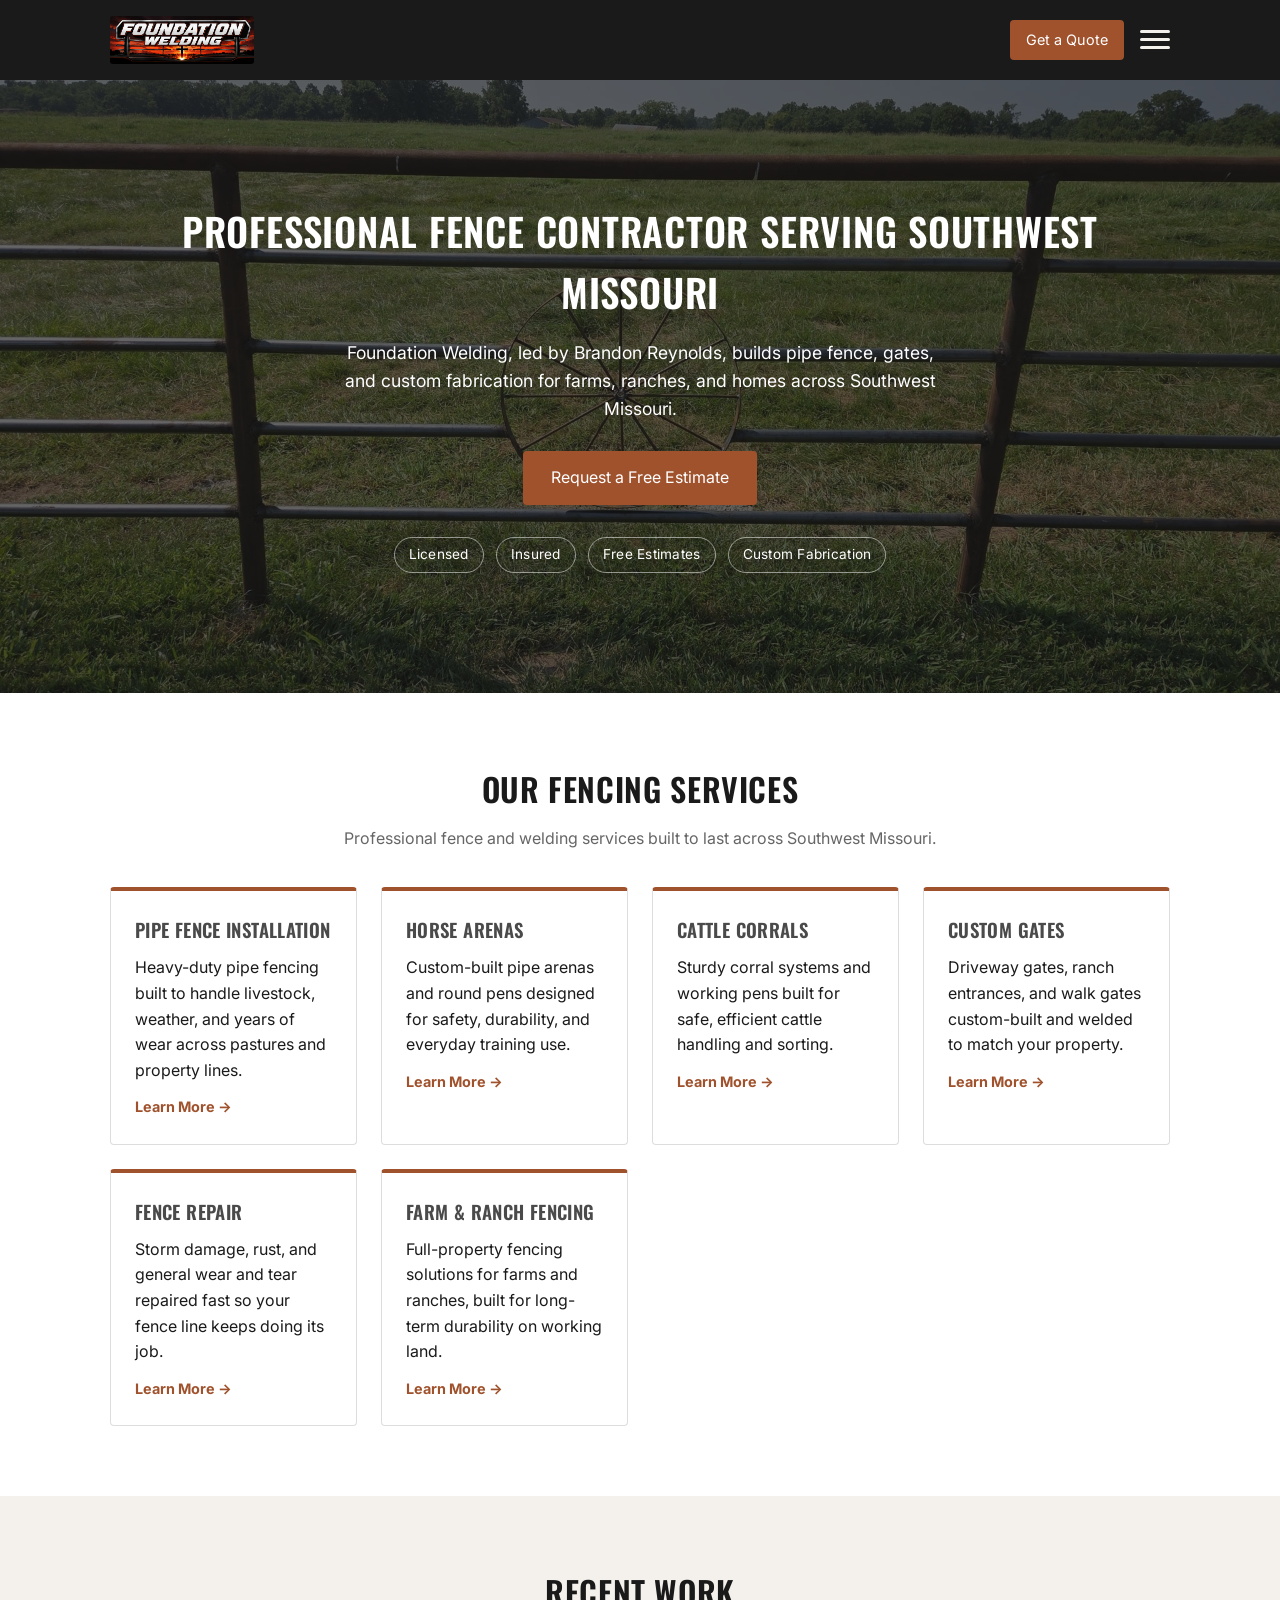
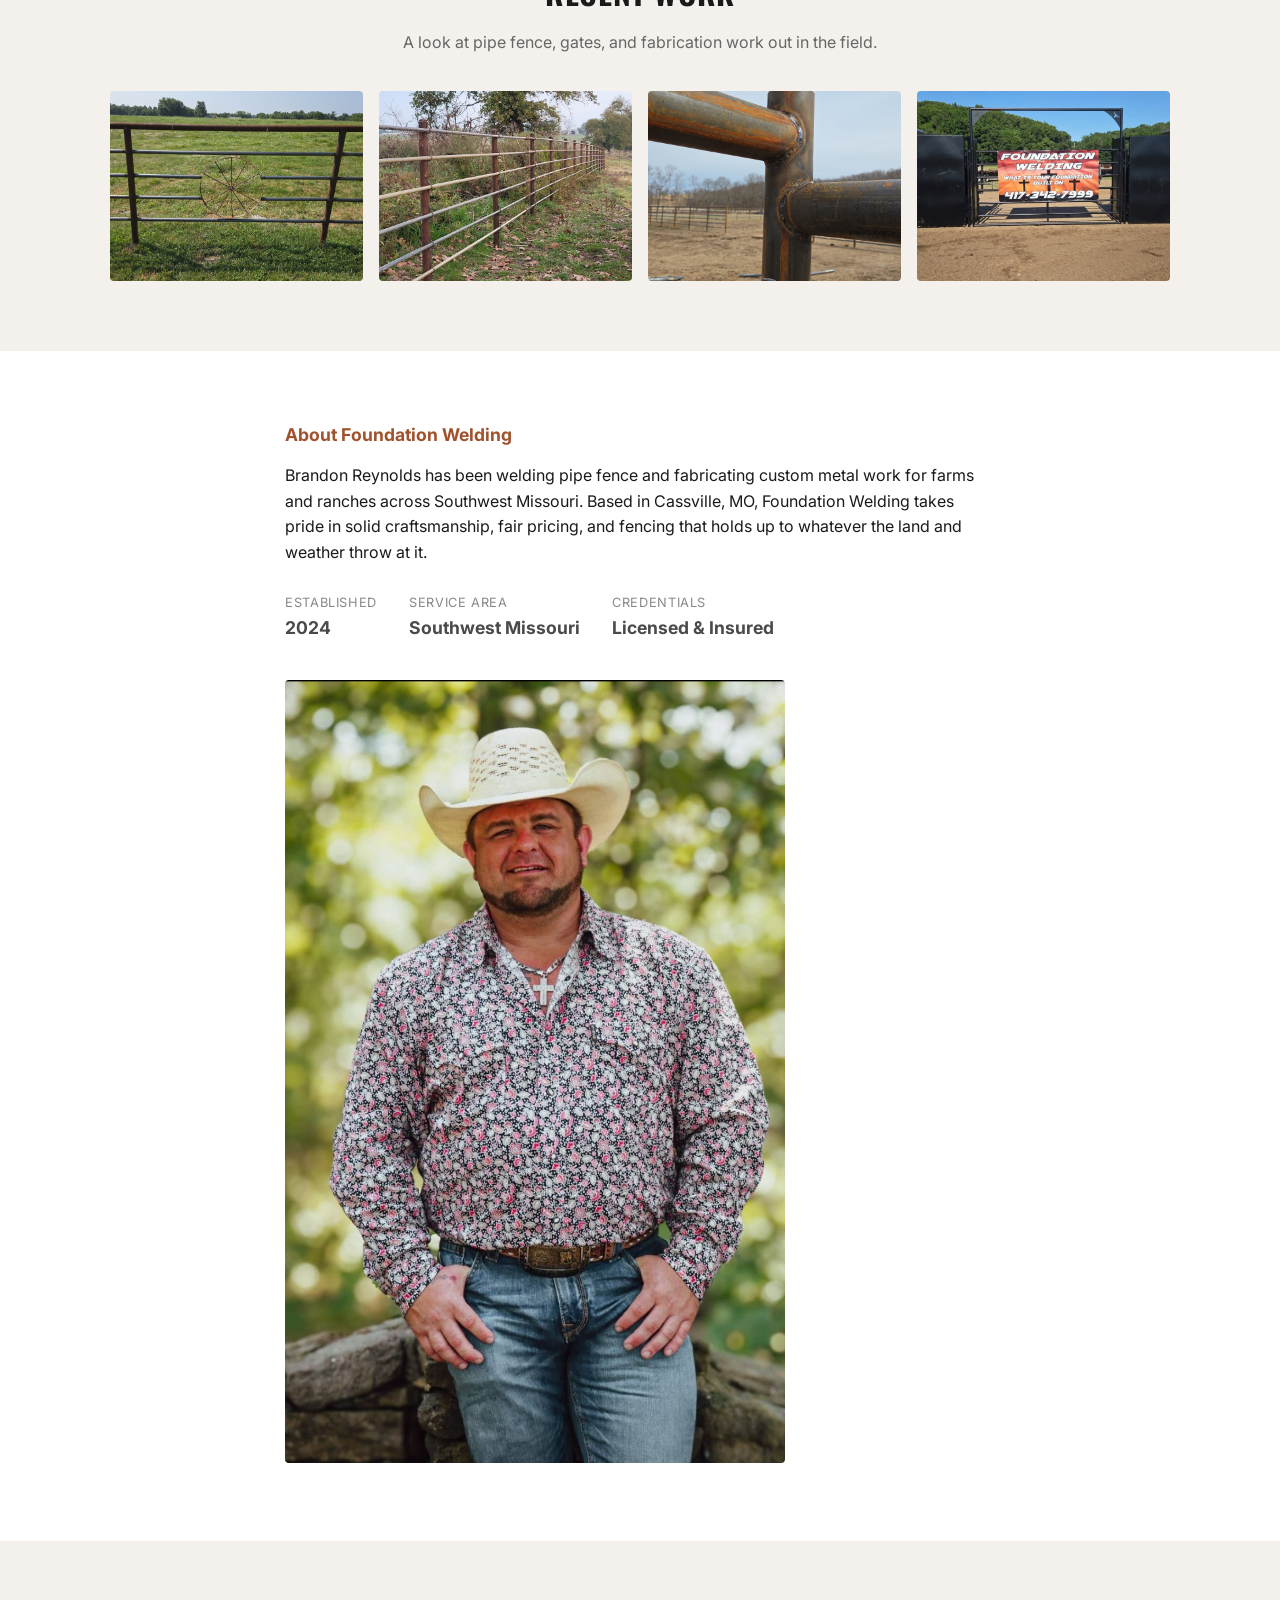
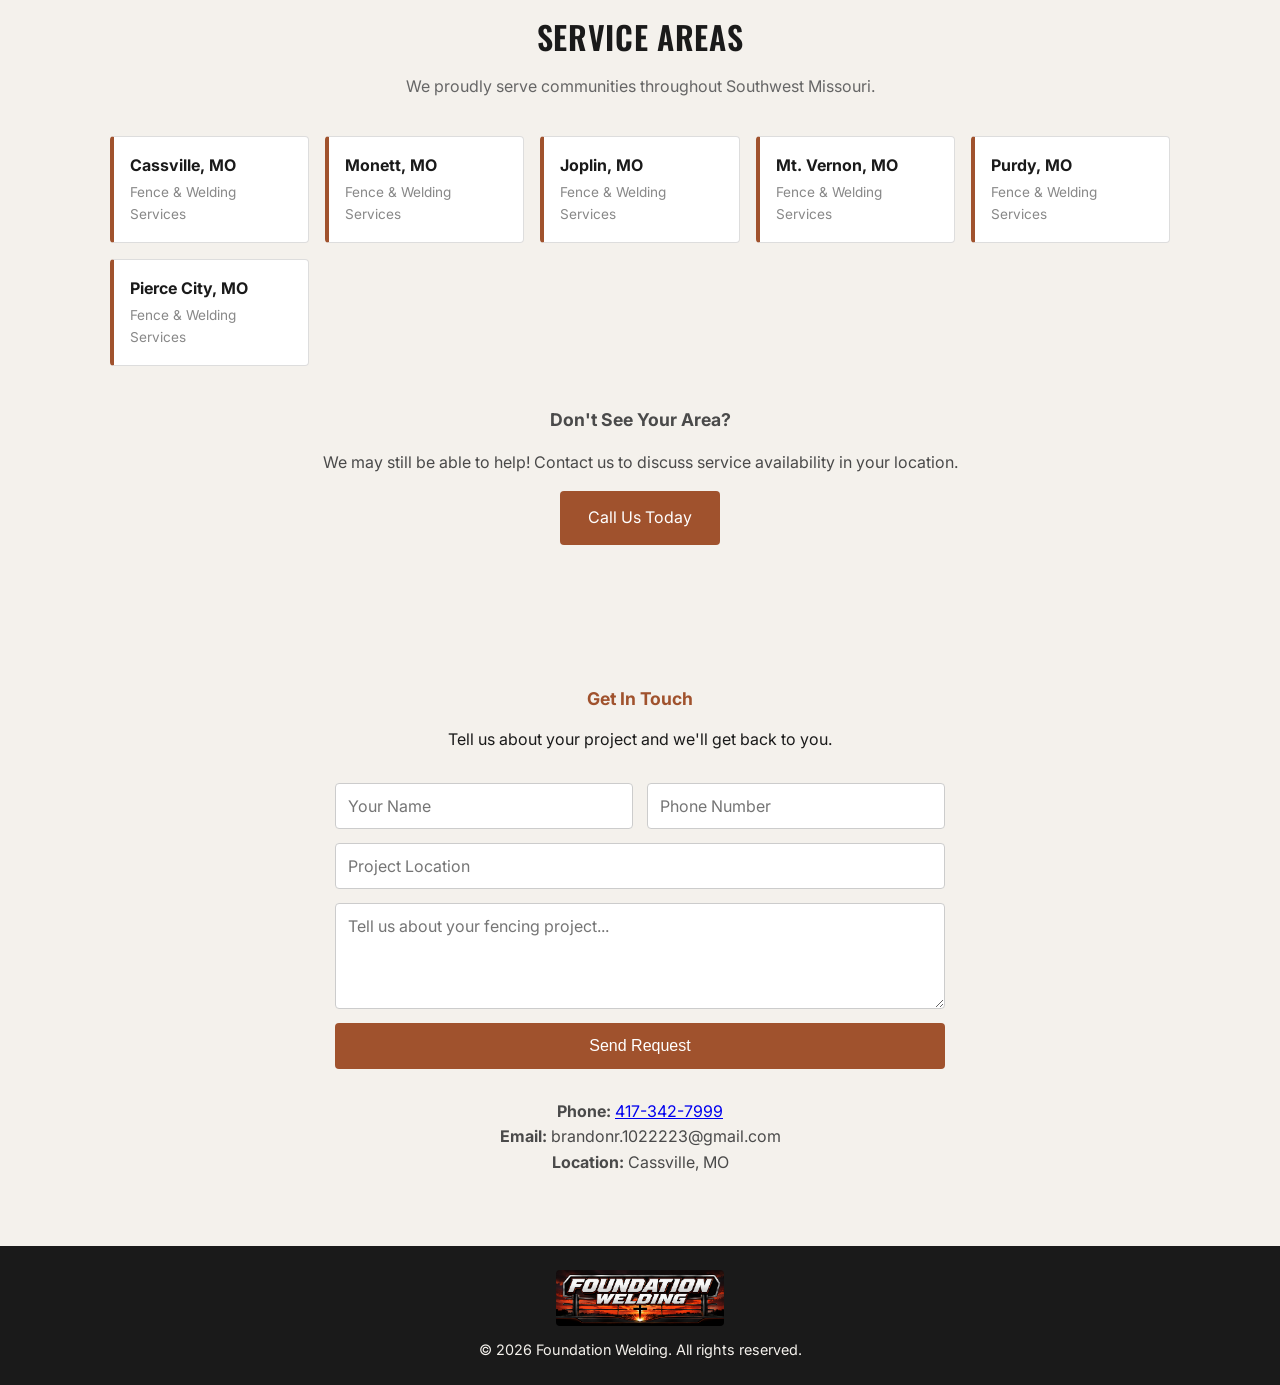
==== commit 5214df99: "Add autoplay hero background video (mobile + desktop crop) Co-Authored-By: Claude Sonnet 5 <noreply@" ====
--- a/index.html
+++ b/index.html
@@ -60,6 +60,10 @@
 
   <!-- ===== HERO ===== -->
   <section id="home" class="hero">
+    <video class="hero-video" autoplay muted loop playsinline poster="images/hero-gate.jpg">
+      <source src="video/hero-mobile.mp4" media="(max-width: 768px)" />
+      <source src="video/hero-desktop.mp4" />
+    </video>
     <div class="container hero-inner">
       <h1>Professional Fence Contractor Serving Southwest Missouri</h1>
       <p>Foundation Welding, led by Brandon Reynolds, builds pipe fence, gates, and custom fabrication for farms, ranches, and homes across Southwest Missouri.</p>
--- a/styles.css
+++ b/styles.css
@@ -143,11 +143,33 @@
 
 /* ===== HERO ===== */
 .hero {
-  background: linear-gradient(rgba(20,20,20,0.65), rgba(20,20,20,0.65)),
-              url('images/hero-gate.jpg') center/cover;
+  position: relative;
+  overflow: hidden;
   color: var(--white);
   padding: 120px 0;
   text-align: center;
+}
+
+.hero-video {
+  position: absolute;
+  inset: 0;
+  width: 100%;
+  height: 100%;
+  object-fit: cover;
+  z-index: 0;
+}
+
+.hero::before {
+  content: '';
+  position: absolute;
+  inset: 0;
+  background: rgba(20,20,20,0.65);
+  z-index: 1;
+}
+
+.hero .hero-inner {
+  position: relative;
+  z-index: 2;
 }
 
 .hero h1 {
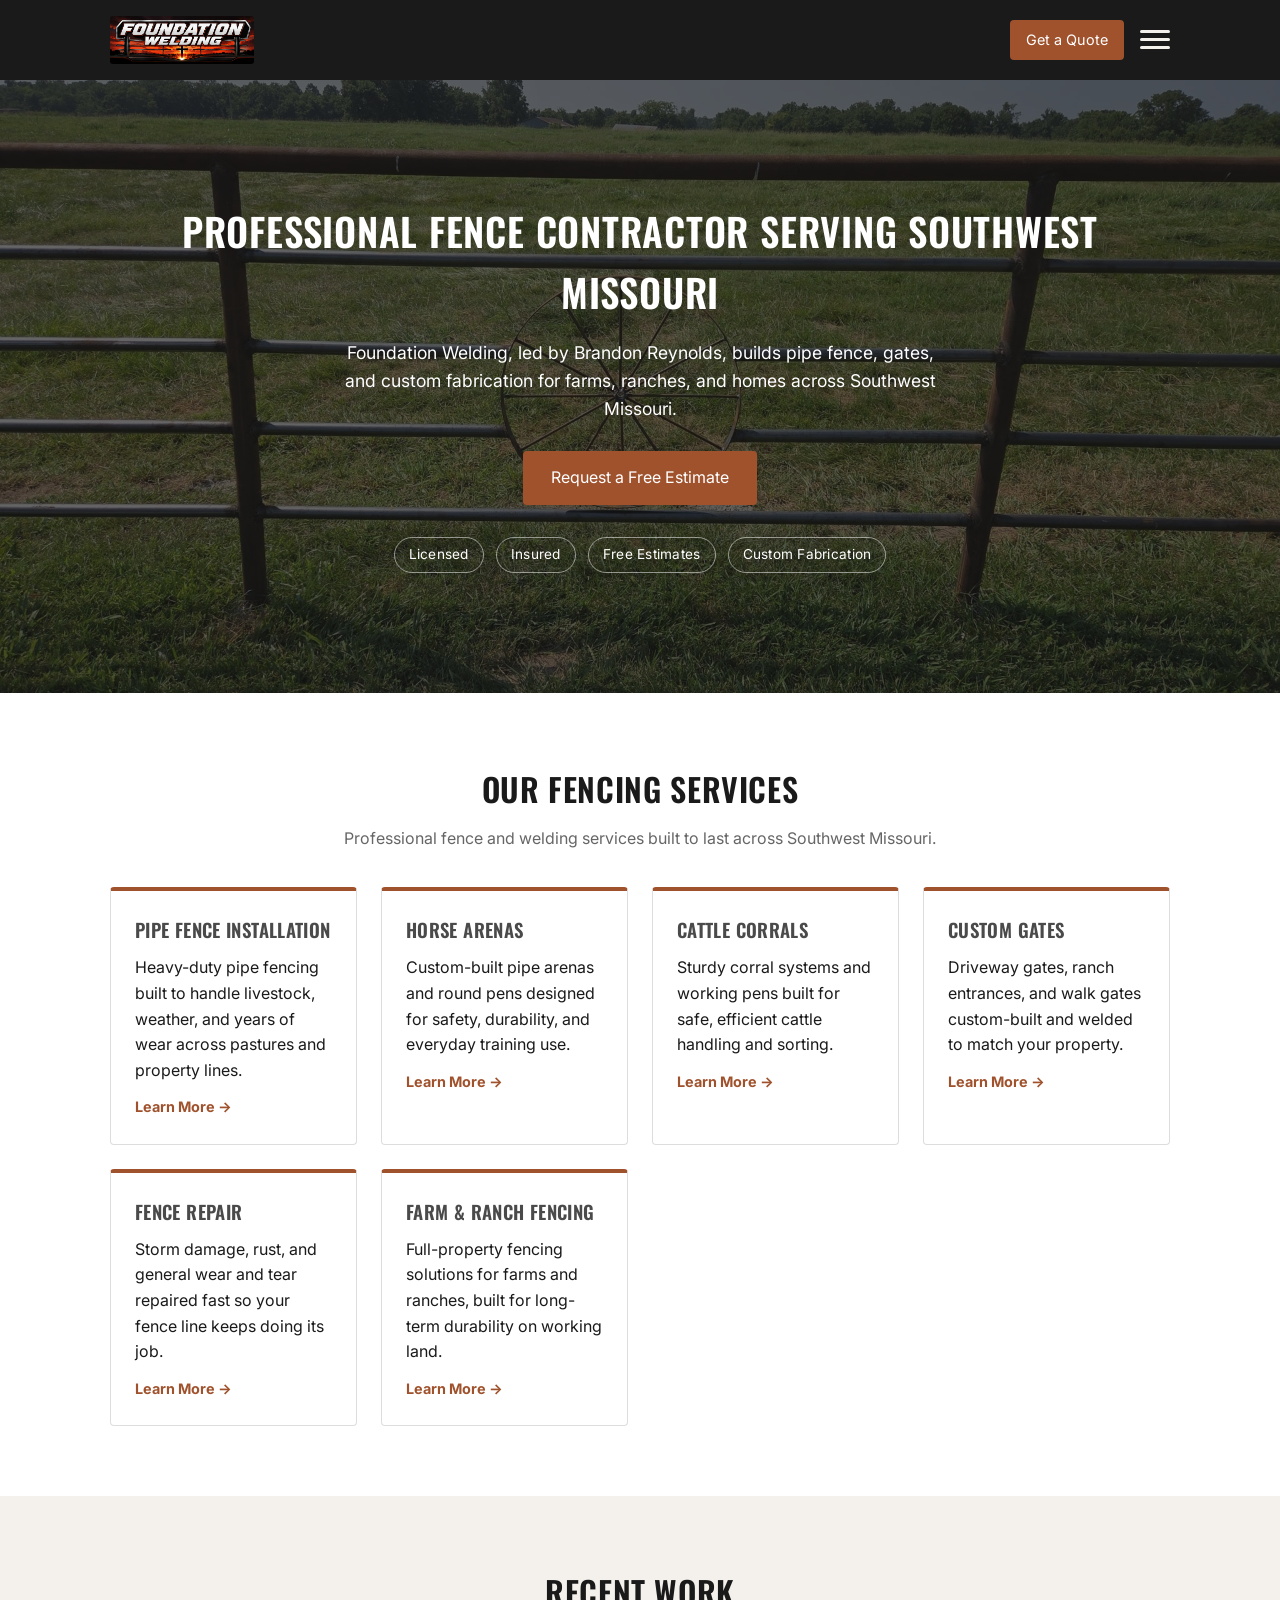
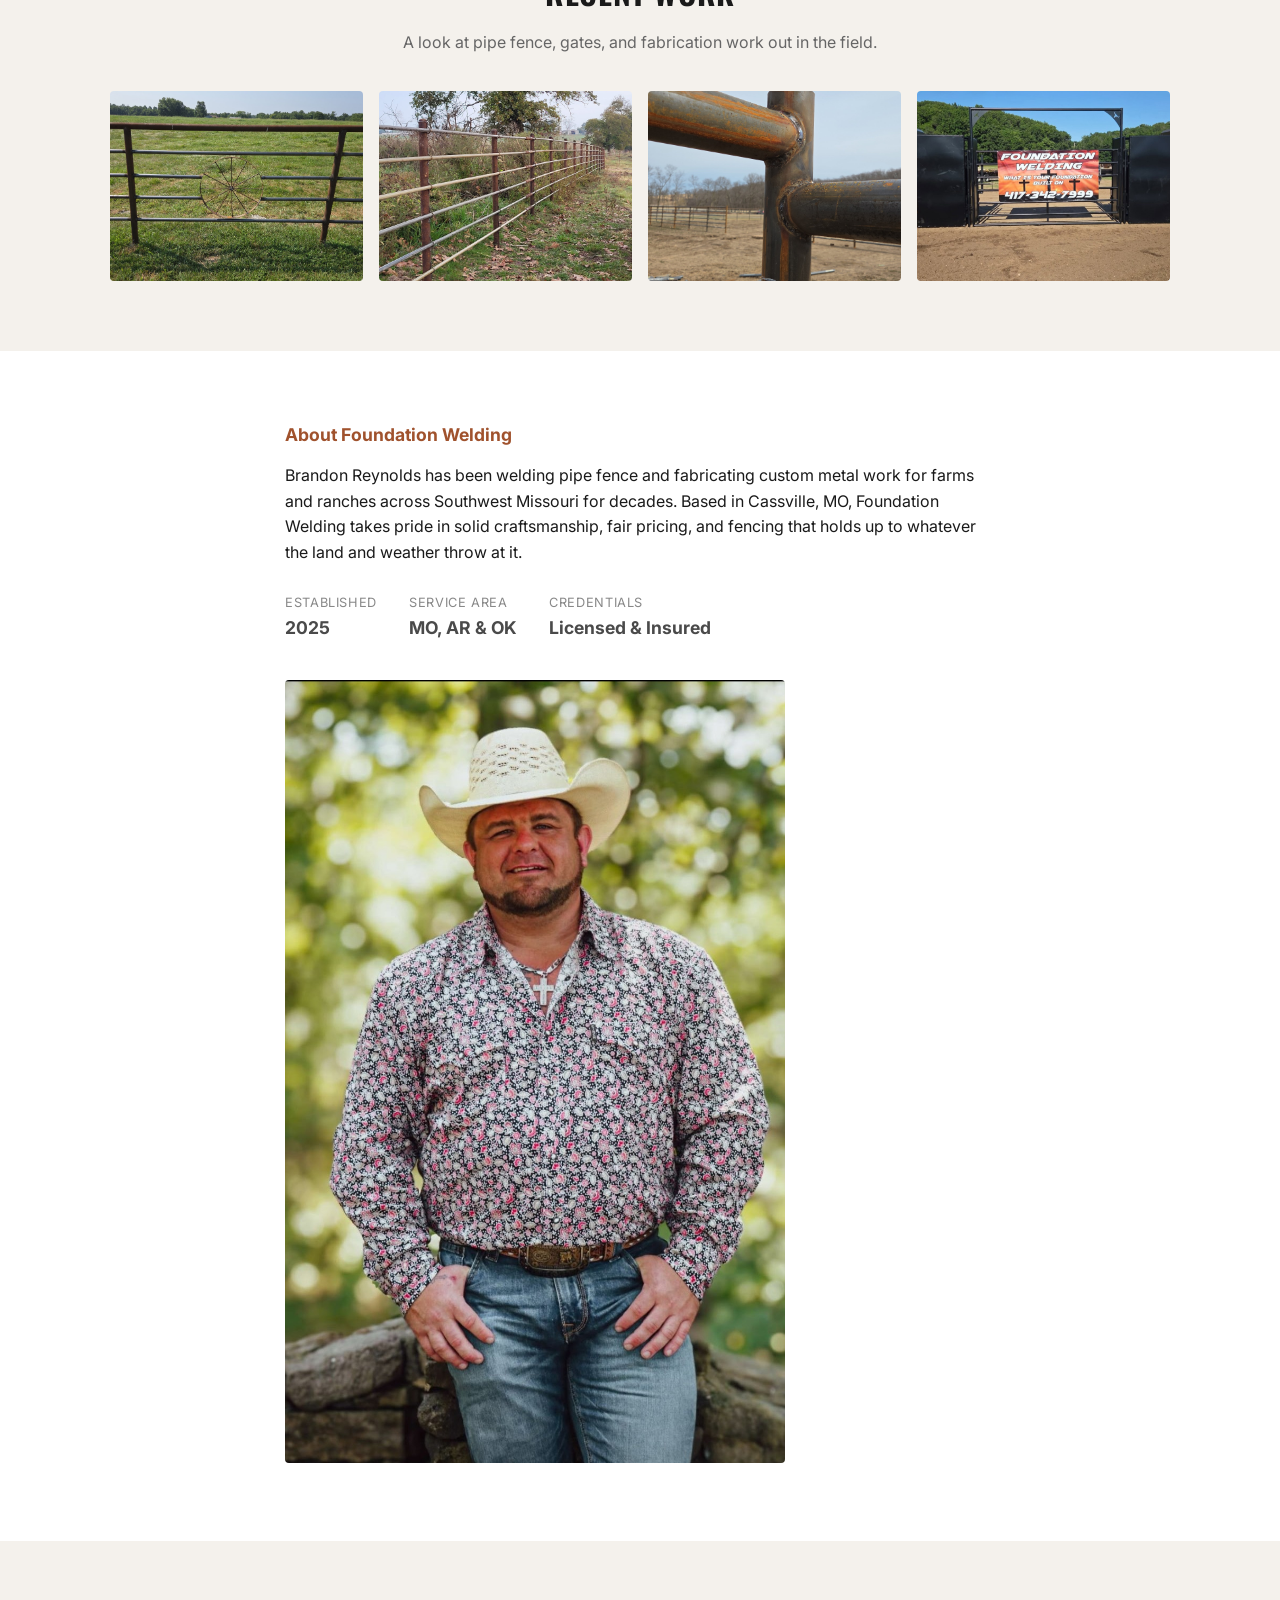
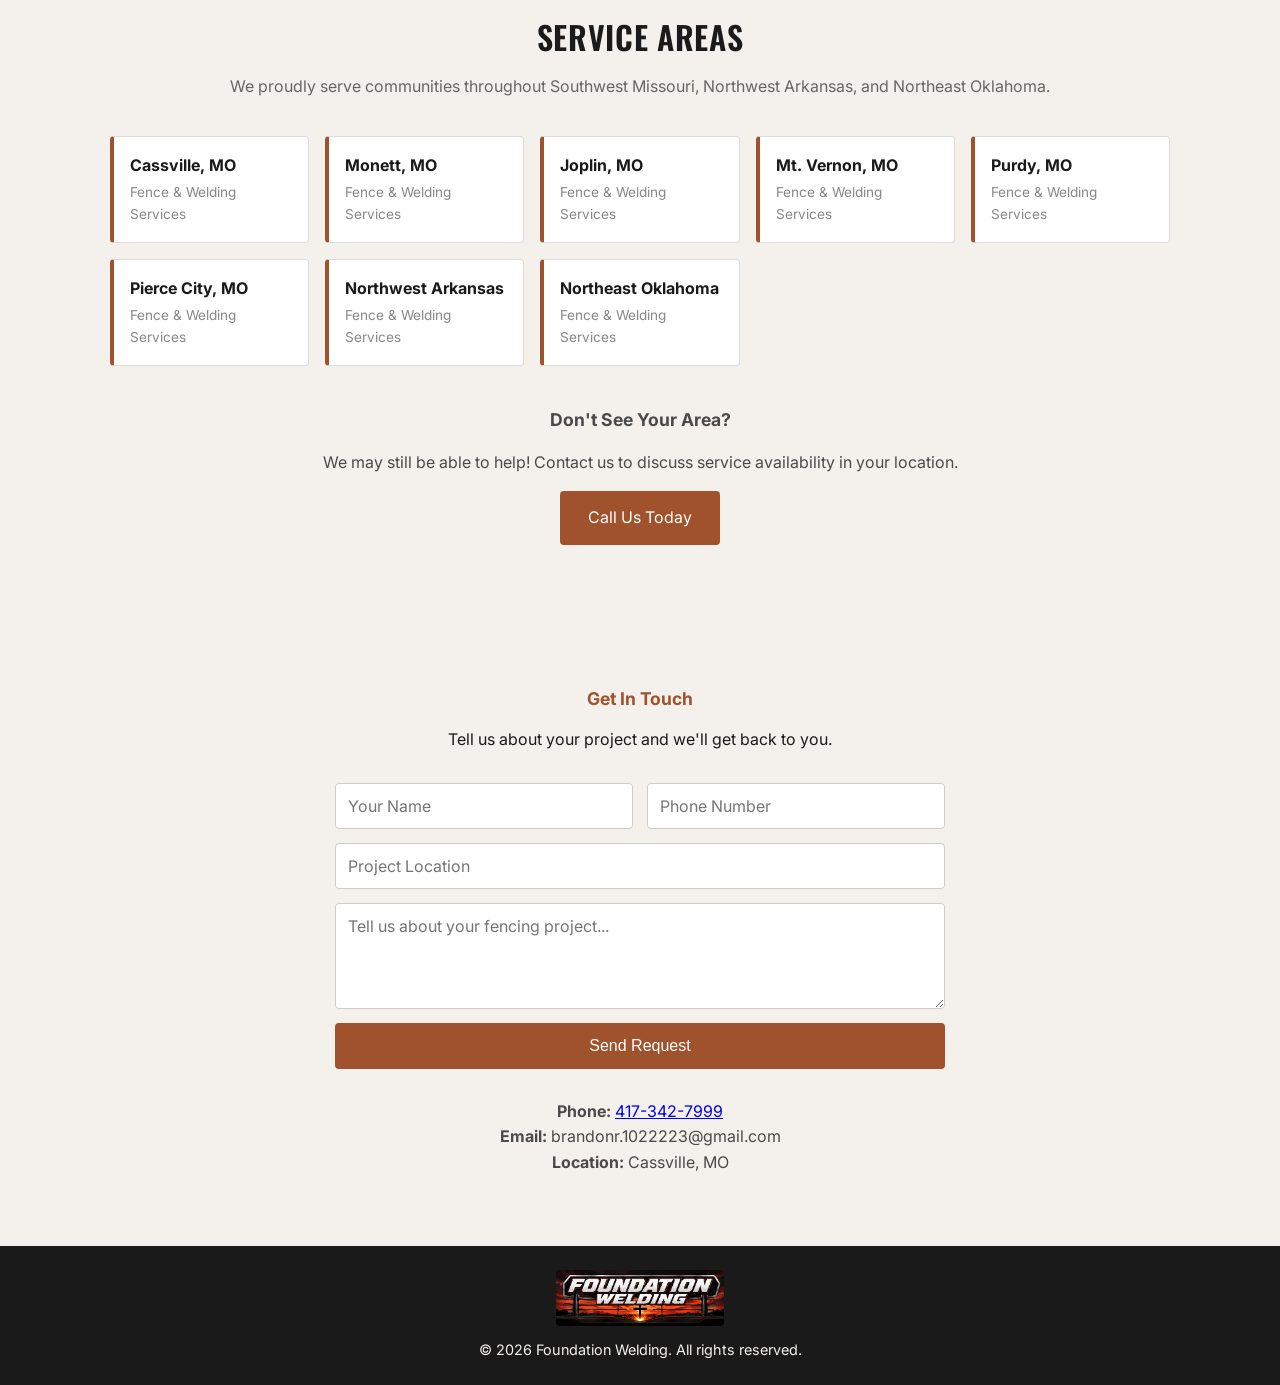
==== commit e47c723c: "Add NW Arkansas and NE Oklahoma service area pages, fix founding year, close mobile nav on link tap " ====
--- a/index.html
+++ b/index.html
@@ -15,6 +15,9 @@
   <meta name="twitter:description" content="Pipe fence, gates, and custom welding by Foundation Welding, owned by Brandon Reynolds. Serving Southwest Missouri. Call for a free estimate." />
   <meta name="twitter:image" content="https://www.foundationwelding.com/images/share-poster.jpg" />
   <link rel="canonical" href="https://www.foundationwelding.com/" />
+  <link rel="icon" type="image/png" sizes="32x32" href="images/favicon-32.png" />
+  <link rel="icon" type="image/png" sizes="16x16" href="images/favicon-16.png" />
+  <link rel="apple-touch-icon" sizes="180x180" href="images/apple-touch-icon.png" />
   <link rel="stylesheet" href="styles.css" />
 </head>
 <body>
@@ -44,6 +47,8 @@
         <a href="/mt-vernon/">Mt. Vernon, MO</a>
         <a href="/purdy/">Purdy, MO</a>
         <a href="/pierce-city/">Pierce City, MO</a>
+        <a href="/northwest-arkansas/">Northwest Arkansas</a>
+        <a href="/northeast-oklahoma/">Northeast Oklahoma</a>
           </div>
         </div>
         <a href="/#gallery">Gallery</a>
@@ -60,10 +65,7 @@
 
   <!-- ===== HERO ===== -->
   <section id="home" class="hero">
-    <video class="hero-video" autoplay muted loop playsinline poster="images/hero-gate.jpg">
-      <source src="video/hero-mobile.mp4" media="(max-width: 768px)" />
-      <source src="video/hero-desktop.mp4" />
-    </video>
+    <video class="hero-video" autoplay muted loop playsinline poster="images/hero-gate.jpg"></video>
     <div class="container hero-inner">
       <h1>Professional Fence Contractor Serving Southwest Missouri</h1>
       <p>Foundation Welding, led by Brandon Reynolds, builds pipe fence, gates, and custom fabrication for farms, ranches, and homes across Southwest Missouri.</p>
@@ -137,17 +139,17 @@
       <p class="section-label">About Foundation Welding</p>
       <p>
         Brandon Reynolds has been welding pipe fence and fabricating custom metal work for farms and ranches across
-        Southwest Missouri. Based in Cassville, MO, Foundation Welding takes pride in solid craftsmanship, fair pricing, and fencing that
+        Southwest Missouri for decades. Based in Cassville, MO, Foundation Welding takes pride in solid craftsmanship, fair pricing, and fencing that
         holds up to whatever the land and weather throw at it.
       </p>
       <div class="stats-row">
         <div class="stat">
           <span class="stat-label">Established</span>
-          <span class="stat-value">2024</span>
+          <span class="stat-value">2025</span>
         </div>
         <div class="stat">
           <span class="stat-label">Service Area</span>
-          <span class="stat-value">Southwest Missouri</span>
+          <span class="stat-value">MO, AR &amp; OK</span>
         </div>
         <div class="stat">
           <span class="stat-label">Credentials</span>
@@ -164,7 +166,7 @@
   <section id="service-areas" class="section alt">
     <div class="container">
       <h2>Service Areas</h2>
-      <p class="section-subhead">We proudly serve communities throughout Southwest Missouri.</p>
+      <p class="section-subhead">We proudly serve communities throughout Southwest Missouri, Northwest Arkansas, and Northeast Oklahoma.</p>
       <div class="mini-card-grid">
         <a class="mini-card" href="/cassville/">
           <span class="mini-card-title">Cassville, MO</span>
@@ -188,6 +190,14 @@
         </a>
         <a class="mini-card" href="/pierce-city/">
           <span class="mini-card-title">Pierce City, MO</span>
+          <span class="mini-card-sub">Fence &amp; Welding Services</span>
+        </a>
+        <a class="mini-card" href="/northwest-arkansas/">
+          <span class="mini-card-title">Northwest Arkansas</span>
+          <span class="mini-card-sub">Fence &amp; Welding Services</span>
+        </a>
+        <a class="mini-card" href="/northeast-oklahoma/">
+          <span class="mini-card-title">Northeast Oklahoma</span>
           <span class="mini-card-sub">Fence &amp; Welding Services</span>
         </a>
       </div>
